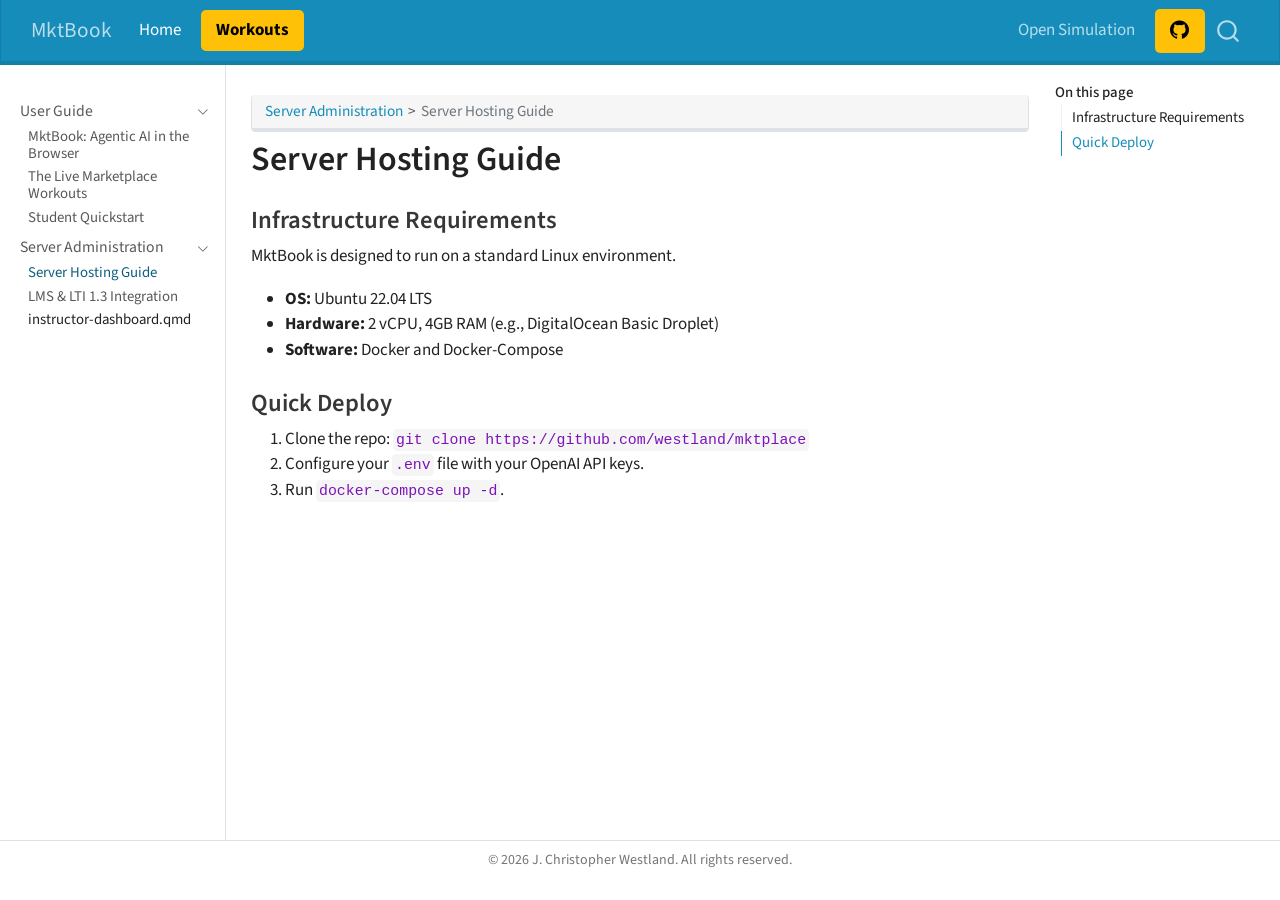
==== docs/hosting-guide.html @ b95a74bd "complete the missing web pages" ====
<!DOCTYPE html>
<html xmlns="http://www.w3.org/1999/xhtml" lang="en" xml:lang="en"><head>

<meta charset="utf-8">
<meta name="generator" content="quarto-1.8.27">

<meta name="viewport" content="width=device-width, initial-scale=1.0, user-scalable=yes">


<title>Server Hosting Guide – MktBook</title>
<style>
code{white-space: pre-wrap;}
span.smallcaps{font-variant: small-caps;}
div.columns{display: flex; gap: min(4vw, 1.5em);}
div.column{flex: auto; overflow-x: auto;}
div.hanging-indent{margin-left: 1.5em; text-indent: -1.5em;}
ul.task-list{list-style: none;}
ul.task-list li input[type="checkbox"] {
  width: 0.8em;
  margin: 0 0.8em 0.2em -1em; /* quarto-specific, see https://github.com/quarto-dev/quarto-cli/issues/4556 */ 
  vertical-align: middle;
}
</style>


<script src="site_libs/quarto-nav/quarto-nav.js"></script>
<script src="site_libs/quarto-nav/headroom.min.js"></script>
<script src="site_libs/clipboard/clipboard.min.js"></script>
<script src="site_libs/quarto-search/autocomplete.umd.js"></script>
<script src="site_libs/quarto-search/fuse.min.js"></script>
<script src="site_libs/quarto-search/quarto-search.js"></script>
<meta name="quarto:offset" content="./">
<script src="site_libs/quarto-html/quarto.js" type="module"></script>
<script src="site_libs/quarto-html/tabsets/tabsets.js" type="module"></script>
<script src="site_libs/quarto-html/axe/axe-check.js" type="module"></script>
<script src="site_libs/quarto-html/popper.min.js"></script>
<script src="site_libs/quarto-html/tippy.umd.min.js"></script>
<script src="site_libs/quarto-html/anchor.min.js"></script>
<link href="site_libs/quarto-html/tippy.css" rel="stylesheet">
<link href="site_libs/quarto-html/quarto-syntax-highlighting-ed96de9b727972fe78a7b5d16c58bf87.css" rel="stylesheet" id="quarto-text-highlighting-styles">
<script src="site_libs/bootstrap/bootstrap.min.js"></script>
<link href="site_libs/bootstrap/bootstrap-icons.css" rel="stylesheet">
<link href="site_libs/bootstrap/bootstrap-6a435ea49a412b80a033ede3586dd0cf.min.css" rel="stylesheet" append-hash="true" id="quarto-bootstrap" data-mode="light">
<script id="quarto-search-options" type="application/json">{
  "location": "navbar",
  "copy-button": false,
  "collapse-after": 3,
  "panel-placement": "end",
  "type": "overlay",
  "limit": 50,
  "keyboard-shortcut": [
    "f",
    "/",
    "s"
  ],
  "show-item-context": false,
  "language": {
    "search-no-results-text": "No results",
    "search-matching-documents-text": "matching documents",
    "search-copy-link-title": "Copy link to search",
    "search-hide-matches-text": "Hide additional matches",
    "search-more-match-text": "more match in this document",
    "search-more-matches-text": "more matches in this document",
    "search-clear-button-title": "Clear",
    "search-text-placeholder": "",
    "search-detached-cancel-button-title": "Cancel",
    "search-submit-button-title": "Submit",
    "search-label": "Search"
  }
}</script>
<style>
/* This styles the 'Open Simulation' link as a prominent gold button */
.navbar-nav .nav-item:last-child .nav-link {
  background-color: #ffc107; 
  color: black !important;
  border-radius: 5px;
  padding: 8px 15px !important;
  font-weight: bold;
  margin-left: 10px;
}
.navbar-nav .nav-item:last-child .nav-link:hover {
  background-color: #e0a800;
}
</style>


</head>

<body class="nav-sidebar docked nav-fixed quarto-light">

<div id="quarto-search-results"></div>
  <header id="quarto-header" class="headroom fixed-top">
    <nav class="navbar navbar-expand-lg " data-bs-theme="dark">
      <div class="navbar-container container-fluid">
      <div class="navbar-brand-container mx-auto">
    <a class="navbar-brand" href="./index.html">
    <span class="navbar-title">MktBook</span>
    </a>
  </div>
            <div id="quarto-search" class="" title="Search"></div>
          <button class="navbar-toggler" type="button" data-bs-toggle="collapse" data-bs-target="#navbarCollapse" aria-controls="navbarCollapse" role="menu" aria-expanded="false" aria-label="Toggle navigation" onclick="if (window.quartoToggleHeadroom) { window.quartoToggleHeadroom(); }">
  <span class="navbar-toggler-icon"></span>
</button>
          <div class="collapse navbar-collapse" id="navbarCollapse">
            <ul class="navbar-nav navbar-nav-scroll me-auto">
  <li class="nav-item">
    <a class="nav-link active" href="./index.html" aria-current="page"> 
<span class="menu-text">Home</span></a>
  </li>  
  <li class="nav-item">
    <a class="nav-link" href="./workouts.html"> 
<span class="menu-text">Workouts</span></a>
  </li>  
</ul>
            <ul class="navbar-nav navbar-nav-scroll ms-auto">
  <li class="nav-item">
    <a class="nav-link" href="https://your-digital-ocean-droplet-link.com"> 
<span class="menu-text">Open Simulation</span></a>
  </li>  
  <li class="nav-item compact">
    <a class="nav-link" href="https://github.com/westland/mktbook"> <i class="bi bi-github" role="img">
</i> 
<span class="menu-text"></span></a>
  </li>  
</ul>
          </div> <!-- /navcollapse -->
            <div class="quarto-navbar-tools">
</div>
      </div> <!-- /container-fluid -->
    </nav>
  <nav class="quarto-secondary-nav">
    <div class="container-fluid d-flex">
      <button type="button" class="quarto-btn-toggle btn" data-bs-toggle="collapse" role="button" data-bs-target=".quarto-sidebar-collapse-item" aria-controls="quarto-sidebar" aria-expanded="false" aria-label="Toggle sidebar navigation" onclick="if (window.quartoToggleHeadroom) { window.quartoToggleHeadroom(); }">
        <i class="bi bi-layout-text-sidebar-reverse"></i>
      </button>
        <nav class="quarto-page-breadcrumbs" aria-label="breadcrumb"><ol class="breadcrumb"><li class="breadcrumb-item"><a href="./hosting-guide.html">Server Administration</a></li><li class="breadcrumb-item"><a href="./hosting-guide.html">Server Hosting Guide</a></li></ol></nav>
        <a class="flex-grow-1" role="navigation" data-bs-toggle="collapse" data-bs-target=".quarto-sidebar-collapse-item" aria-controls="quarto-sidebar" aria-expanded="false" aria-label="Toggle sidebar navigation" onclick="if (window.quartoToggleHeadroom) { window.quartoToggleHeadroom(); }">      
        </a>
    </div>
  </nav>
</header>
<!-- content -->
<div id="quarto-content" class="quarto-container page-columns page-rows-contents page-layout-article page-navbar">
<!-- sidebar -->
  <nav id="quarto-sidebar" class="sidebar collapse collapse-horizontal quarto-sidebar-collapse-item sidebar-navigation docked overflow-auto">
    <div class="sidebar-menu-container"> 
    <ul class="list-unstyled mt-1">
        <li class="sidebar-item sidebar-item-section">
      <div class="sidebar-item-container"> 
            <a class="sidebar-item-text sidebar-link text-start" data-bs-toggle="collapse" data-bs-target="#quarto-sidebar-section-1" role="navigation" aria-expanded="true">
 <span class="menu-text">User Guide</span></a>
          <a class="sidebar-item-toggle text-start" data-bs-toggle="collapse" data-bs-target="#quarto-sidebar-section-1" role="navigation" aria-expanded="true" aria-label="Toggle section">
            <i class="bi bi-chevron-right ms-2"></i>
          </a> 
      </div>
      <ul id="quarto-sidebar-section-1" class="collapse list-unstyled sidebar-section depth1 show">  
          <li class="sidebar-item">
  <div class="sidebar-item-container"> 
  <a href="./index.html" class="sidebar-item-text sidebar-link">
 <span class="menu-text">MktBook: Agentic AI in the Browser</span></a>
  </div>
</li>
          <li class="sidebar-item">
  <div class="sidebar-item-container"> 
  <a href="./workouts.html" class="sidebar-item-text sidebar-link">
 <span class="menu-text">The Live Marketplace Workouts</span></a>
  </div>
</li>
          <li class="sidebar-item">
  <div class="sidebar-item-container"> 
  <a href="./student-quickstart.html" class="sidebar-item-text sidebar-link">
 <span class="menu-text">Student Quickstart</span></a>
  </div>
</li>
      </ul>
  </li>
        <li class="sidebar-item sidebar-item-section">
      <div class="sidebar-item-container"> 
            <a class="sidebar-item-text sidebar-link text-start" data-bs-toggle="collapse" data-bs-target="#quarto-sidebar-section-2" role="navigation" aria-expanded="true">
 <span class="menu-text">Server Administration</span></a>
          <a class="sidebar-item-toggle text-start" data-bs-toggle="collapse" data-bs-target="#quarto-sidebar-section-2" role="navigation" aria-expanded="true" aria-label="Toggle section">
            <i class="bi bi-chevron-right ms-2"></i>
          </a> 
      </div>
      <ul id="quarto-sidebar-section-2" class="collapse list-unstyled sidebar-section depth1 show">  
          <li class="sidebar-item">
  <div class="sidebar-item-container"> 
  <a href="./hosting-guide.html" class="sidebar-item-text sidebar-link active">
 <span class="menu-text">Server Hosting Guide</span></a>
  </div>
</li>
          <li class="sidebar-item">
  <div class="sidebar-item-container"> 
  <a href="./lti-integration.html" class="sidebar-item-text sidebar-link">
 <span class="menu-text">LMS &amp; LTI 1.3 Integration</span></a>
  </div>
</li>
          <li class="sidebar-item">
 <span class="menu-text">instructor-dashboard.qmd</span>
  </li>
      </ul>
  </li>
    </ul>
    </div>
</nav>
<div id="quarto-sidebar-glass" class="quarto-sidebar-collapse-item" data-bs-toggle="collapse" data-bs-target=".quarto-sidebar-collapse-item"></div>
<!-- margin-sidebar -->
    <div id="quarto-margin-sidebar" class="sidebar margin-sidebar">
        <nav id="TOC" role="doc-toc" class="toc-active">
    <h2 id="toc-title">On this page</h2>
   
  <ul>
  <li><a href="#infrastructure-requirements" id="toc-infrastructure-requirements" class="nav-link active" data-scroll-target="#infrastructure-requirements">Infrastructure Requirements</a></li>
  <li><a href="#quick-deploy" id="toc-quick-deploy" class="nav-link" data-scroll-target="#quick-deploy">Quick Deploy</a></li>
  </ul>
</nav>
    </div>
<!-- main -->
<main class="content" id="quarto-document-content">

<header id="title-block-header" class="quarto-title-block default"><nav class="quarto-page-breadcrumbs quarto-title-breadcrumbs d-none d-lg-block" aria-label="breadcrumb"><ol class="breadcrumb"><li class="breadcrumb-item"><a href="./hosting-guide.html">Server Administration</a></li><li class="breadcrumb-item"><a href="./hosting-guide.html">Server Hosting Guide</a></li></ol></nav>
<div class="quarto-title">
<h1 class="title">Server Hosting Guide</h1>
</div>



<div class="quarto-title-meta">

    
  
    
  </div>
  


</header>


<section id="infrastructure-requirements" class="level3">
<h3 class="anchored" data-anchor-id="infrastructure-requirements">Infrastructure Requirements</h3>
<p>MktBook is designed to run on a standard Linux environment.</p>
<ul>
<li><strong>OS:</strong> Ubuntu 22.04 LTS</li>
<li><strong>Hardware:</strong> 2 vCPU, 4GB RAM (e.g., DigitalOcean Basic Droplet)</li>
<li><strong>Software:</strong> Docker and Docker-Compose</li>
</ul>
</section>
<section id="quick-deploy" class="level3">
<h3 class="anchored" data-anchor-id="quick-deploy">Quick Deploy</h3>
<ol type="1">
<li>Clone the repo: <code>git clone https://github.com/westland/mktplace</code></li>
<li>Configure your <code>.env</code> file with your OpenAI API keys.</li>
<li>Run <code>docker-compose up -d</code>.</li>
</ol>


</section>

</main> <!-- /main -->
<script id="quarto-html-after-body" type="application/javascript">
  window.document.addEventListener("DOMContentLoaded", function (event) {
    const icon = "";
    const anchorJS = new window.AnchorJS();
    anchorJS.options = {
      placement: 'right',
      icon: icon
    };
    anchorJS.add('.anchored');
    const isCodeAnnotation = (el) => {
      for (const clz of el.classList) {
        if (clz.startsWith('code-annotation-')) {                     
          return true;
        }
      }
      return false;
    }
    const onCopySuccess = function(e) {
      // button target
      const button = e.trigger;
      // don't keep focus
      button.blur();
      // flash "checked"
      button.classList.add('code-copy-button-checked');
      var currentTitle = button.getAttribute("title");
      button.setAttribute("title", "Copied!");
      let tooltip;
      if (window.bootstrap) {
        button.setAttribute("data-bs-toggle", "tooltip");
        button.setAttribute("data-bs-placement", "left");
        button.setAttribute("data-bs-title", "Copied!");
        tooltip = new bootstrap.Tooltip(button, 
          { trigger: "manual", 
            customClass: "code-copy-button-tooltip",
            offset: [0, -8]});
        tooltip.show();    
      }
      setTimeout(function() {
        if (tooltip) {
          tooltip.hide();
          button.removeAttribute("data-bs-title");
          button.removeAttribute("data-bs-toggle");
          button.removeAttribute("data-bs-placement");
        }
        button.setAttribute("title", currentTitle);
        button.classList.remove('code-copy-button-checked');
      }, 1000);
      // clear code selection
      e.clearSelection();
    }
    const getTextToCopy = function(trigger) {
      const outerScaffold = trigger.parentElement.cloneNode(true);
      const codeEl = outerScaffold.querySelector('code');
      for (const childEl of codeEl.children) {
        if (isCodeAnnotation(childEl)) {
          childEl.remove();
        }
      }
      return codeEl.innerText;
    }
    const clipboard = new window.ClipboardJS('.code-copy-button:not([data-in-quarto-modal])', {
      text: getTextToCopy
    });
    clipboard.on('success', onCopySuccess);
    if (window.document.getElementById('quarto-embedded-source-code-modal')) {
      const clipboardModal = new window.ClipboardJS('.code-copy-button[data-in-quarto-modal]', {
        text: getTextToCopy,
        container: window.document.getElementById('quarto-embedded-source-code-modal')
      });
      clipboardModal.on('success', onCopySuccess);
    }
      var localhostRegex = new RegExp(/^(?:http|https):\/\/localhost\:?[0-9]*\//);
      var mailtoRegex = new RegExp(/^mailto:/);
        var filterRegex = new RegExp("https:\/\/westland\.github\.io\/mktbook");
      var isInternal = (href) => {
          return filterRegex.test(href) || localhostRegex.test(href) || mailtoRegex.test(href);
      }
      // Inspect non-navigation links and adorn them if external
     var links = window.document.querySelectorAll('a[href]:not(.nav-link):not(.navbar-brand):not(.toc-action):not(.sidebar-link):not(.sidebar-item-toggle):not(.pagination-link):not(.no-external):not([aria-hidden]):not(.dropdown-item):not(.quarto-navigation-tool):not(.about-link)');
      for (var i=0; i<links.length; i++) {
        const link = links[i];
        if (!isInternal(link.href)) {
          // undo the damage that might have been done by quarto-nav.js in the case of
          // links that we want to consider external
          if (link.dataset.originalHref !== undefined) {
            link.href = link.dataset.originalHref;
          }
        }
      }
    function tippyHover(el, contentFn, onTriggerFn, onUntriggerFn) {
      const config = {
        allowHTML: true,
        maxWidth: 500,
        delay: 100,
        arrow: false,
        appendTo: function(el) {
            return el.parentElement;
        },
        interactive: true,
        interactiveBorder: 10,
        theme: 'quarto',
        placement: 'bottom-start',
      };
      if (contentFn) {
        config.content = contentFn;
      }
      if (onTriggerFn) {
        config.onTrigger = onTriggerFn;
      }
      if (onUntriggerFn) {
        config.onUntrigger = onUntriggerFn;
      }
      window.tippy(el, config); 
    }
    const noterefs = window.document.querySelectorAll('a[role="doc-noteref"]');
    for (var i=0; i<noterefs.length; i++) {
      const ref = noterefs[i];
      tippyHover(ref, function() {
        // use id or data attribute instead here
        let href = ref.getAttribute('data-footnote-href') || ref.getAttribute('href');
        try { href = new URL(href).hash; } catch {}
        const id = href.replace(/^#\/?/, "");
        const note = window.document.getElementById(id);
        if (note) {
          return note.innerHTML;
        } else {
          return "";
        }
      });
    }
    const xrefs = window.document.querySelectorAll('a.quarto-xref');
    const processXRef = (id, note) => {
      // Strip column container classes
      const stripColumnClz = (el) => {
        el.classList.remove("page-full", "page-columns");
        if (el.children) {
          for (const child of el.children) {
            stripColumnClz(child);
          }
        }
      }
      stripColumnClz(note)
      if (id === null || id.startsWith('sec-')) {
        // Special case sections, only their first couple elements
        const container = document.createElement("div");
        if (note.children && note.children.length > 2) {
          container.appendChild(note.children[0].cloneNode(true));
          for (let i = 1; i < note.children.length; i++) {
            const child = note.children[i];
            if (child.tagName === "P" && child.innerText === "") {
              continue;
            } else {
              container.appendChild(child.cloneNode(true));
              break;
            }
          }
          if (window.Quarto?.typesetMath) {
            window.Quarto.typesetMath(container);
          }
          return container.innerHTML
        } else {
          if (window.Quarto?.typesetMath) {
            window.Quarto.typesetMath(note);
          }
          return note.innerHTML;
        }
      } else {
        // Remove any anchor links if they are present
        const anchorLink = note.querySelector('a.anchorjs-link');
        if (anchorLink) {
          anchorLink.remove();
        }
        if (window.Quarto?.typesetMath) {
          window.Quarto.typesetMath(note);
        }
        if (note.classList.contains("callout")) {
          return note.outerHTML;
        } else {
          return note.innerHTML;
        }
      }
    }
    for (var i=0; i<xrefs.length; i++) {
      const xref = xrefs[i];
      tippyHover(xref, undefined, function(instance) {
        instance.disable();
        let url = xref.getAttribute('href');
        let hash = undefined; 
        if (url.startsWith('#')) {
          hash = url;
        } else {
          try { hash = new URL(url).hash; } catch {}
        }
        if (hash) {
          const id = hash.replace(/^#\/?/, "");
          const note = window.document.getElementById(id);
          if (note !== null) {
            try {
              const html = processXRef(id, note.cloneNode(true));
              instance.setContent(html);
            } finally {
              instance.enable();
              instance.show();
            }
          } else {
            // See if we can fetch this
            fetch(url.split('#')[0])
            .then(res => res.text())
            .then(html => {
              const parser = new DOMParser();
              const htmlDoc = parser.parseFromString(html, "text/html");
              const note = htmlDoc.getElementById(id);
              if (note !== null) {
                const html = processXRef(id, note);
                instance.setContent(html);
              } 
            }).finally(() => {
              instance.enable();
              instance.show();
            });
          }
        } else {
          // See if we can fetch a full url (with no hash to target)
          // This is a special case and we should probably do some content thinning / targeting
          fetch(url)
          .then(res => res.text())
          .then(html => {
            const parser = new DOMParser();
            const htmlDoc = parser.parseFromString(html, "text/html");
            const note = htmlDoc.querySelector('main.content');
            if (note !== null) {
              // This should only happen for chapter cross references
              // (since there is no id in the URL)
              // remove the first header
              if (note.children.length > 0 && note.children[0].tagName === "HEADER") {
                note.children[0].remove();
              }
              const html = processXRef(null, note);
              instance.setContent(html);
            } 
          }).finally(() => {
            instance.enable();
            instance.show();
          });
        }
      }, function(instance) {
      });
    }
        let selectedAnnoteEl;
        const selectorForAnnotation = ( cell, annotation) => {
          let cellAttr = 'data-code-cell="' + cell + '"';
          let lineAttr = 'data-code-annotation="' +  annotation + '"';
          const selector = 'span[' + cellAttr + '][' + lineAttr + ']';
          return selector;
        }
        const selectCodeLines = (annoteEl) => {
          const doc = window.document;
          const targetCell = annoteEl.getAttribute("data-target-cell");
          const targetAnnotation = annoteEl.getAttribute("data-target-annotation");
          const annoteSpan = window.document.querySelector(selectorForAnnotation(targetCell, targetAnnotation));
          const lines = annoteSpan.getAttribute("data-code-lines").split(",");
          const lineIds = lines.map((line) => {
            return targetCell + "-" + line;
          })
          let top = null;
          let height = null;
          let parent = null;
          if (lineIds.length > 0) {
              //compute the position of the single el (top and bottom and make a div)
              const el = window.document.getElementById(lineIds[0]);
              top = el.offsetTop;
              height = el.offsetHeight;
              parent = el.parentElement.parentElement;
            if (lineIds.length > 1) {
              const lastEl = window.document.getElementById(lineIds[lineIds.length - 1]);
              const bottom = lastEl.offsetTop + lastEl.offsetHeight;
              height = bottom - top;
            }
            if (top !== null && height !== null && parent !== null) {
              // cook up a div (if necessary) and position it 
              let div = window.document.getElementById("code-annotation-line-highlight");
              if (div === null) {
                div = window.document.createElement("div");
                div.setAttribute("id", "code-annotation-line-highlight");
                div.style.position = 'absolute';
                parent.appendChild(div);
              }
              div.style.top = top - 2 + "px";
              div.style.height = height + 4 + "px";
              div.style.left = 0;
              let gutterDiv = window.document.getElementById("code-annotation-line-highlight-gutter");
              if (gutterDiv === null) {
                gutterDiv = window.document.createElement("div");
                gutterDiv.setAttribute("id", "code-annotation-line-highlight-gutter");
                gutterDiv.style.position = 'absolute';
                const codeCell = window.document.getElementById(targetCell);
                const gutter = codeCell.querySelector('.code-annotation-gutter');
                gutter.appendChild(gutterDiv);
              }
              gutterDiv.style.top = top - 2 + "px";
              gutterDiv.style.height = height + 4 + "px";
            }
            selectedAnnoteEl = annoteEl;
          }
        };
        const unselectCodeLines = () => {
          const elementsIds = ["code-annotation-line-highlight", "code-annotation-line-highlight-gutter"];
          elementsIds.forEach((elId) => {
            const div = window.document.getElementById(elId);
            if (div) {
              div.remove();
            }
          });
          selectedAnnoteEl = undefined;
        };
          // Handle positioning of the toggle
      window.addEventListener(
        "resize",
        throttle(() => {
          elRect = undefined;
          if (selectedAnnoteEl) {
            selectCodeLines(selectedAnnoteEl);
          }
        }, 10)
      );
      function throttle(fn, ms) {
      let throttle = false;
      let timer;
        return (...args) => {
          if(!throttle) { // first call gets through
              fn.apply(this, args);
              throttle = true;
          } else { // all the others get throttled
              if(timer) clearTimeout(timer); // cancel #2
              timer = setTimeout(() => {
                fn.apply(this, args);
                timer = throttle = false;
              }, ms);
          }
        };
      }
        // Attach click handler to the DT
        const annoteDls = window.document.querySelectorAll('dt[data-target-cell]');
        for (const annoteDlNode of annoteDls) {
          annoteDlNode.addEventListener('click', (event) => {
            const clickedEl = event.target;
            if (clickedEl !== selectedAnnoteEl) {
              unselectCodeLines();
              const activeEl = window.document.querySelector('dt[data-target-cell].code-annotation-active');
              if (activeEl) {
                activeEl.classList.remove('code-annotation-active');
              }
              selectCodeLines(clickedEl);
              clickedEl.classList.add('code-annotation-active');
            } else {
              // Unselect the line
              unselectCodeLines();
              clickedEl.classList.remove('code-annotation-active');
            }
          });
        }
    const findCites = (el) => {
      const parentEl = el.parentElement;
      if (parentEl) {
        const cites = parentEl.dataset.cites;
        if (cites) {
          return {
            el,
            cites: cites.split(' ')
          };
        } else {
          return findCites(el.parentElement)
        }
      } else {
        return undefined;
      }
    };
    var bibliorefs = window.document.querySelectorAll('a[role="doc-biblioref"]');
    for (var i=0; i<bibliorefs.length; i++) {
      const ref = bibliorefs[i];
      const citeInfo = findCites(ref);
      if (citeInfo) {
        tippyHover(citeInfo.el, function() {
          var popup = window.document.createElement('div');
          citeInfo.cites.forEach(function(cite) {
            var citeDiv = window.document.createElement('div');
            citeDiv.classList.add('hanging-indent');
            citeDiv.classList.add('csl-entry');
            var biblioDiv = window.document.getElementById('ref-' + cite);
            if (biblioDiv) {
              citeDiv.innerHTML = biblioDiv.innerHTML;
            }
            popup.appendChild(citeDiv);
          });
          return popup.innerHTML;
        });
      }
    }
  });
  </script>
</div> <!-- /content -->
<footer class="footer">
  <div class="nav-footer">
    <div class="nav-footer-left">
      &nbsp;
    </div>   
    <div class="nav-footer-center">
<p>© 2026 J. Christopher Westland. All rights reserved.</p>
</div>
    <div class="nav-footer-right">
      &nbsp;
    </div>
  </div>
</footer>




</body></html>
---- docs/site_libs/quarto-html/tippy.css ----
.tippy-box[data-animation=fade][data-state=hidden]{opacity:0}[data-tippy-root]{max-width:calc(100vw - 10px)}.tippy-box{position:relative;background-color:#333;color:#fff;border-radius:4px;font-size:14px;line-height:1.4;white-space:normal;outline:0;transition-property:transform,visibility,opacity}.tippy-box[data-placement^=top]>.tippy-arrow{bottom:0}.tippy-box[data-placement^=top]>.tippy-arrow:before{bottom:-7px;left:0;border-width:8px 8px 0;border-top-color:initial;transform-origin:center top}.tippy-box[data-placement^=bottom]>.tippy-arrow{top:0}.tippy-box[data-placement^=bottom]>.tippy-arrow:before{top:-7px;left:0;border-width:0 8px 8px;border-bottom-color:initial;transform-origin:center bottom}.tippy-box[data-placement^=left]>.tippy-arrow{right:0}.tippy-box[data-placement^=left]>.tippy-arrow:before{border-width:8px 0 8px 8px;border-left-color:initial;right:-7px;transform-origin:center left}.tippy-box[data-placement^=right]>.tippy-arrow{left:0}.tippy-box[data-placement^=right]>.tippy-arrow:before{left:-7px;border-width:8px 8px 8px 0;border-right-color:initial;transform-origin:center right}.tippy-box[data-inertia][data-state=visible]{transition-timing-function:cubic-bezier(.54,1.5,.38,1.11)}.tippy-arrow{width:16px;height:16px;color:#333}.tippy-arrow:before{content:"";position:absolute;border-color:transparent;border-style:solid}.tippy-content{position:relative;padding:5px 9px;z-index:1}
---- docs/site_libs/quarto-html/quarto-syntax-highlighting-ed96de9b727972fe78a7b5d16c58bf87.css ----
/* quarto syntax highlight colors */
:root {
  --quarto-hl-ot-color: #003B4F;
  --quarto-hl-at-color: #657422;
  --quarto-hl-ss-color: #20794D;
  --quarto-hl-an-color: #5E5E5E;
  --quarto-hl-fu-color: #4758AB;
  --quarto-hl-st-color: #20794D;
  --quarto-hl-cf-color: #003B4F;
  --quarto-hl-op-color: #5E5E5E;
  --quarto-hl-er-color: #AD0000;
  --quarto-hl-bn-color: #AD0000;
  --quarto-hl-al-color: #AD0000;
  --quarto-hl-va-color: #111111;
  --quarto-hl-bu-color: inherit;
  --quarto-hl-ex-color: inherit;
  --quarto-hl-pp-color: #AD0000;
  --quarto-hl-in-color: #5E5E5E;
  --quarto-hl-vs-color: #20794D;
  --quarto-hl-wa-color: #5E5E5E;
  --quarto-hl-do-color: #5E5E5E;
  --quarto-hl-im-color: #00769E;
  --quarto-hl-ch-color: #20794D;
  --quarto-hl-dt-color: #AD0000;
  --quarto-hl-fl-color: #AD0000;
  --quarto-hl-co-color: #5E5E5E;
  --quarto-hl-cv-color: #5E5E5E;
  --quarto-hl-cn-color: #8f5902;
  --quarto-hl-sc-color: #5E5E5E;
  --quarto-hl-dv-color: #AD0000;
  --quarto-hl-kw-color: #003B4F;
}

/* other quarto variables */
:root {
  --quarto-font-monospace: SFMono-Regular, Menlo, Monaco, Consolas, "Liberation Mono", "Courier New", monospace;
}

/* syntax highlight based on Pandoc's rules */
pre > code.sourceCode > span {
  color: #003B4F;
}

code.sourceCode > span {
  color: #003B4F;
}

div.sourceCode,
div.sourceCode pre.sourceCode {
  color: #003B4F;
}

/* Normal */
code span {
  color: #003B4F;
}

/* Alert */
code span.al {
  color: #AD0000;
  font-style: inherit;
}

/* Annotation */
code span.an {
  color: #5E5E5E;
  font-style: inherit;
}

/* Attribute */
code span.at {
  color: #657422;
  font-style: inherit;
}

/* BaseN */
code span.bn {
  color: #AD0000;
  font-style: inherit;
}

/* BuiltIn */
code span.bu {
  font-style: inherit;
}

/* ControlFlow */
code span.cf {
  color: #003B4F;
  font-weight: bold;
  font-style: inherit;
}

/* Char */
code span.ch {
  color: #20794D;
  font-style: inherit;
}

/* Constant */
code span.cn {
  color: #8f5902;
  font-style: inherit;
}

/* Comment */
code span.co {
  color: #5E5E5E;
  font-style: inherit;
}

/* CommentVar */
code span.cv {
  color: #5E5E5E;
  font-style: italic;
}

/* Documentation */
code span.do {
  color: #5E5E5E;
  font-style: italic;
}

/* DataType */
code span.dt {
  color: #AD0000;
  font-style: inherit;
}

/* DecVal */
code span.dv {
  color: #AD0000;
  font-style: inherit;
}

/* Error */
code span.er {
  color: #AD0000;
  font-style: inherit;
}

/* Extension */
code span.ex {
  font-style: inherit;
}

/* Float */
code span.fl {
  color: #AD0000;
  font-style: inherit;
}

/* Function */
code span.fu {
  color: #4758AB;
  font-style: inherit;
}

/* Import */
code span.im {
  color: #00769E;
  font-style: inherit;
}

/* Information */
code span.in {
  color: #5E5E5E;
  font-style: inherit;
}

/* Keyword */
code span.kw {
  color: #003B4F;
  font-weight: bold;
  font-style: inherit;
}

/* Operator */
code span.op {
  color: #5E5E5E;
  font-style: inherit;
}

/* Other */
code span.ot {
  color: #003B4F;
  font-style: inherit;
}

/* Preprocessor */
code span.pp {
  color: #AD0000;
  font-style: inherit;
}

/* SpecialChar */
code span.sc {
  color: #5E5E5E;
  font-style: inherit;
}

/* SpecialString */
code span.ss {
  color: #20794D;
  font-style: inherit;
}

/* String */
code span.st {
  color: #20794D;
  font-style: inherit;
}

/* Variable */
code span.va {
  color: #111111;
  font-style: inherit;
}

/* VerbatimString */
code span.vs {
  color: #20794D;
  font-style: inherit;
}

/* Warning */
code span.wa {
  color: #5E5E5E;
  font-style: italic;
}

.prevent-inlining {
  content: "</";
}

/*# sourceMappingURL=0920dd6d7437995b8cdf7429764427b1.css.map */
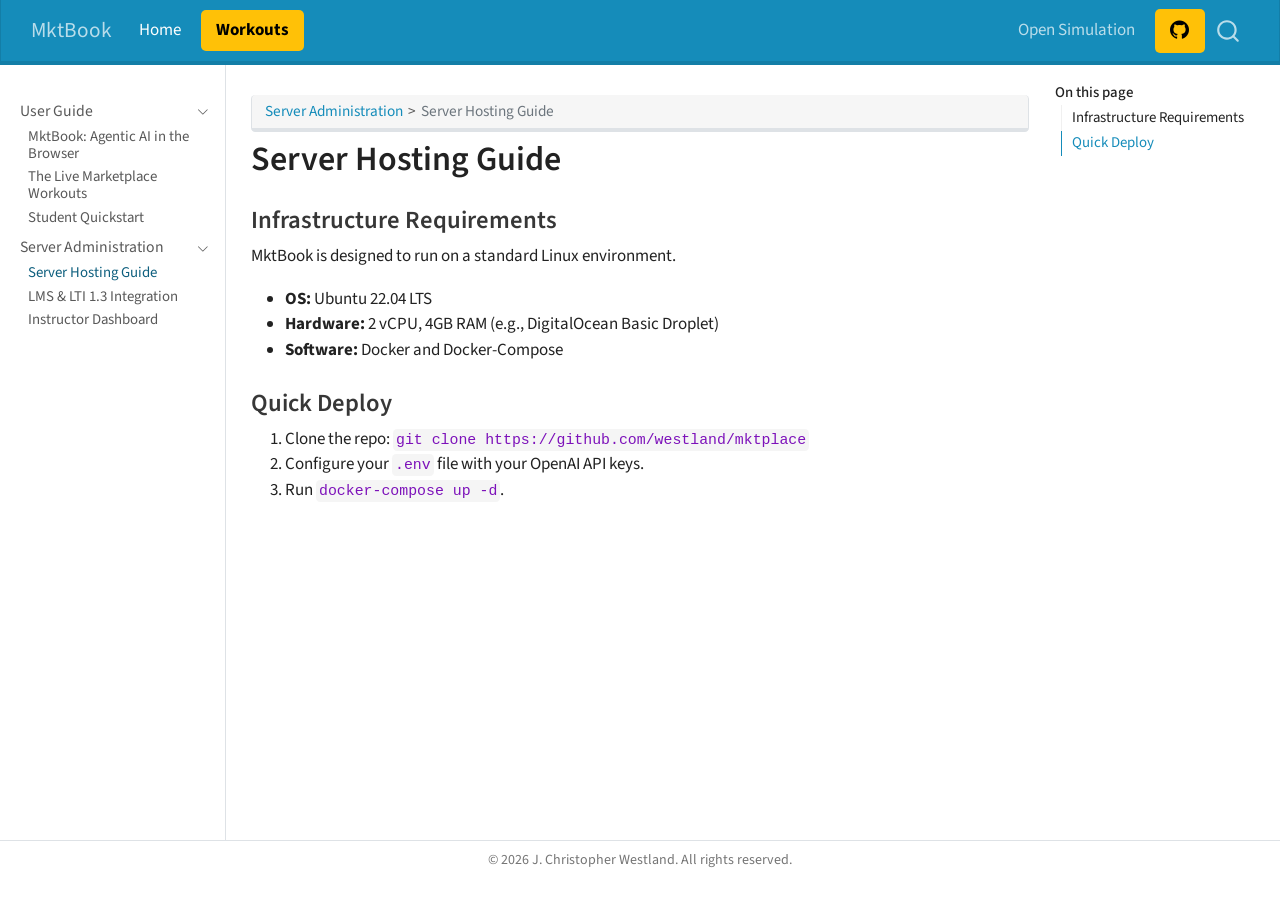
==== commit 4d401b94: "fix again" ====
--- a/docs/hosting-guide.html
+++ b/docs/hosting-guide.html
@@ -196,8 +196,11 @@
   </div>
 </li>
           <li class="sidebar-item">
- <span class="menu-text">instructor-dashboard.qmd</span>
-  </li>
+  <div class="sidebar-item-container"> 
+  <a href="./instructor-dashboard.html" class="sidebar-item-text sidebar-link">
+ <span class="menu-text">Instructor Dashboard</span></a>
+  </div>
+</li>
       </ul>
   </li>
     </ul>
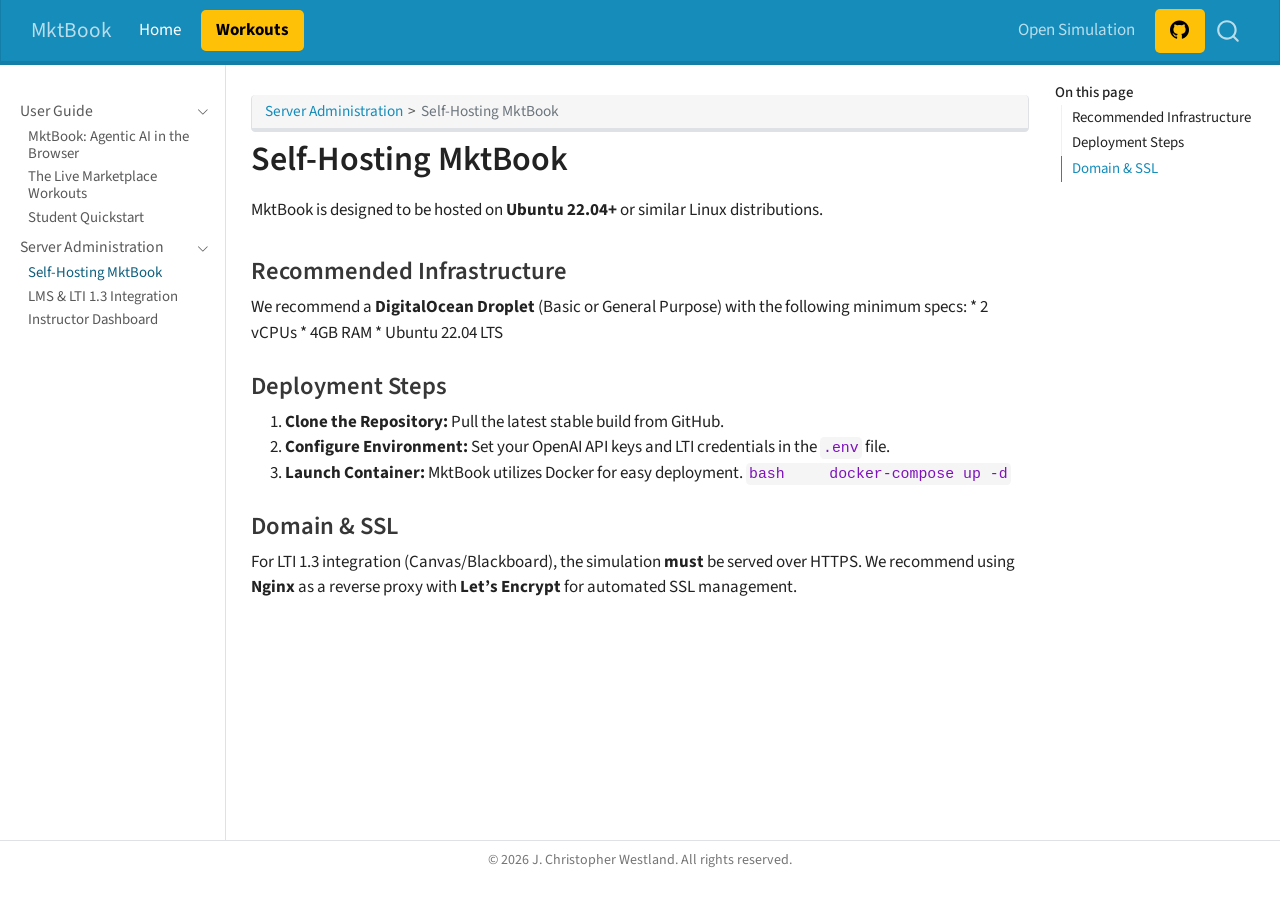
==== commit 090ca735: "more fixes" ====
--- a/docs/hosting-guide.html
+++ b/docs/hosting-guide.html
@@ -7,7 +7,7 @@
 <meta name="viewport" content="width=device-width, initial-scale=1.0, user-scalable=yes">
 
 
-<title>Server Hosting Guide – MktBook</title>
+<title>Self-Hosting MktBook – MktBook</title>
 <style>
 code{white-space: pre-wrap;}
 span.smallcaps{font-variant: small-caps;}
@@ -133,7 +133,7 @@
       <button type="button" class="quarto-btn-toggle btn" data-bs-toggle="collapse" role="button" data-bs-target=".quarto-sidebar-collapse-item" aria-controls="quarto-sidebar" aria-expanded="false" aria-label="Toggle sidebar navigation" onclick="if (window.quartoToggleHeadroom) { window.quartoToggleHeadroom(); }">
         <i class="bi bi-layout-text-sidebar-reverse"></i>
       </button>
-        <nav class="quarto-page-breadcrumbs" aria-label="breadcrumb"><ol class="breadcrumb"><li class="breadcrumb-item"><a href="./hosting-guide.html">Server Administration</a></li><li class="breadcrumb-item"><a href="./hosting-guide.html">Server Hosting Guide</a></li></ol></nav>
+        <nav class="quarto-page-breadcrumbs" aria-label="breadcrumb"><ol class="breadcrumb"><li class="breadcrumb-item"><a href="./hosting-guide.html">Server Administration</a></li><li class="breadcrumb-item"><a href="./hosting-guide.html">Self-Hosting MktBook</a></li></ol></nav>
         <a class="flex-grow-1" role="navigation" data-bs-toggle="collapse" data-bs-target=".quarto-sidebar-collapse-item" aria-controls="quarto-sidebar" aria-expanded="false" aria-label="Toggle sidebar navigation" onclick="if (window.quartoToggleHeadroom) { window.quartoToggleHeadroom(); }">      
         </a>
     </div>
@@ -186,7 +186,7 @@
           <li class="sidebar-item">
   <div class="sidebar-item-container"> 
   <a href="./hosting-guide.html" class="sidebar-item-text sidebar-link active">
- <span class="menu-text">Server Hosting Guide</span></a>
+ <span class="menu-text">Self-Hosting MktBook</span></a>
   </div>
 </li>
           <li class="sidebar-item">
@@ -213,17 +213,18 @@
     <h2 id="toc-title">On this page</h2>
    
   <ul>
-  <li><a href="#infrastructure-requirements" id="toc-infrastructure-requirements" class="nav-link active" data-scroll-target="#infrastructure-requirements">Infrastructure Requirements</a></li>
-  <li><a href="#quick-deploy" id="toc-quick-deploy" class="nav-link" data-scroll-target="#quick-deploy">Quick Deploy</a></li>
+  <li><a href="#recommended-infrastructure" id="toc-recommended-infrastructure" class="nav-link active" data-scroll-target="#recommended-infrastructure">Recommended Infrastructure</a></li>
+  <li><a href="#deployment-steps" id="toc-deployment-steps" class="nav-link" data-scroll-target="#deployment-steps">Deployment Steps</a></li>
+  <li><a href="#domain-ssl" id="toc-domain-ssl" class="nav-link" data-scroll-target="#domain-ssl">Domain &amp; SSL</a></li>
   </ul>
 </nav>
     </div>
 <!-- main -->
 <main class="content" id="quarto-document-content">
 
-<header id="title-block-header" class="quarto-title-block default"><nav class="quarto-page-breadcrumbs quarto-title-breadcrumbs d-none d-lg-block" aria-label="breadcrumb"><ol class="breadcrumb"><li class="breadcrumb-item"><a href="./hosting-guide.html">Server Administration</a></li><li class="breadcrumb-item"><a href="./hosting-guide.html">Server Hosting Guide</a></li></ol></nav>
+<header id="title-block-header" class="quarto-title-block default"><nav class="quarto-page-breadcrumbs quarto-title-breadcrumbs d-none d-lg-block" aria-label="breadcrumb"><ol class="breadcrumb"><li class="breadcrumb-item"><a href="./hosting-guide.html">Server Administration</a></li><li class="breadcrumb-item"><a href="./hosting-guide.html">Self-Hosting MktBook</a></li></ol></nav>
 <div class="quarto-title">
-<h1 class="title">Server Hosting Guide</h1>
+<h1 class="title">Self-Hosting MktBook</h1>
 </div>
 
 
@@ -240,22 +241,22 @@
 </header>
 
 
-<section id="infrastructure-requirements" class="level3">
-<h3 class="anchored" data-anchor-id="infrastructure-requirements">Infrastructure Requirements</h3>
-<p>MktBook is designed to run on a standard Linux environment.</p>
-<ul>
-<li><strong>OS:</strong> Ubuntu 22.04 LTS</li>
-<li><strong>Hardware:</strong> 2 vCPU, 4GB RAM (e.g., DigitalOcean Basic Droplet)</li>
-<li><strong>Software:</strong> Docker and Docker-Compose</li>
-</ul>
+<p>MktBook is designed to be hosted on <strong>Ubuntu 22.04+</strong> or similar Linux distributions.</p>
+<section id="recommended-infrastructure" class="level3">
+<h3 class="anchored" data-anchor-id="recommended-infrastructure">Recommended Infrastructure</h3>
+<p>We recommend a <strong>DigitalOcean Droplet</strong> (Basic or General Purpose) with the following minimum specs: * 2 vCPUs * 4GB RAM * Ubuntu 22.04 LTS</p>
 </section>
-<section id="quick-deploy" class="level3">
-<h3 class="anchored" data-anchor-id="quick-deploy">Quick Deploy</h3>
+<section id="deployment-steps" class="level3">
+<h3 class="anchored" data-anchor-id="deployment-steps">Deployment Steps</h3>
 <ol type="1">
-<li>Clone the repo: <code>git clone https://github.com/westland/mktplace</code></li>
-<li>Configure your <code>.env</code> file with your OpenAI API keys.</li>
-<li>Run <code>docker-compose up -d</code>.</li>
+<li><strong>Clone the Repository:</strong> Pull the latest stable build from GitHub.</li>
+<li><strong>Configure Environment:</strong> Set your OpenAI API keys and LTI credentials in the <code>.env</code> file.</li>
+<li><strong>Launch Container:</strong> MktBook utilizes Docker for easy deployment. <code>bash     docker-compose up -d</code></li>
 </ol>
+</section>
+<section id="domain-ssl" class="level3">
+<h3 class="anchored" data-anchor-id="domain-ssl">Domain &amp; SSL</h3>
+<p>For LTI 1.3 integration (Canvas/Blackboard), the simulation <strong>must</strong> be served over HTTPS. We recommend using <strong>Nginx</strong> as a reverse proxy with <strong>Let’s Encrypt</strong> for automated SSL management.</p>
 
 
 </section>
